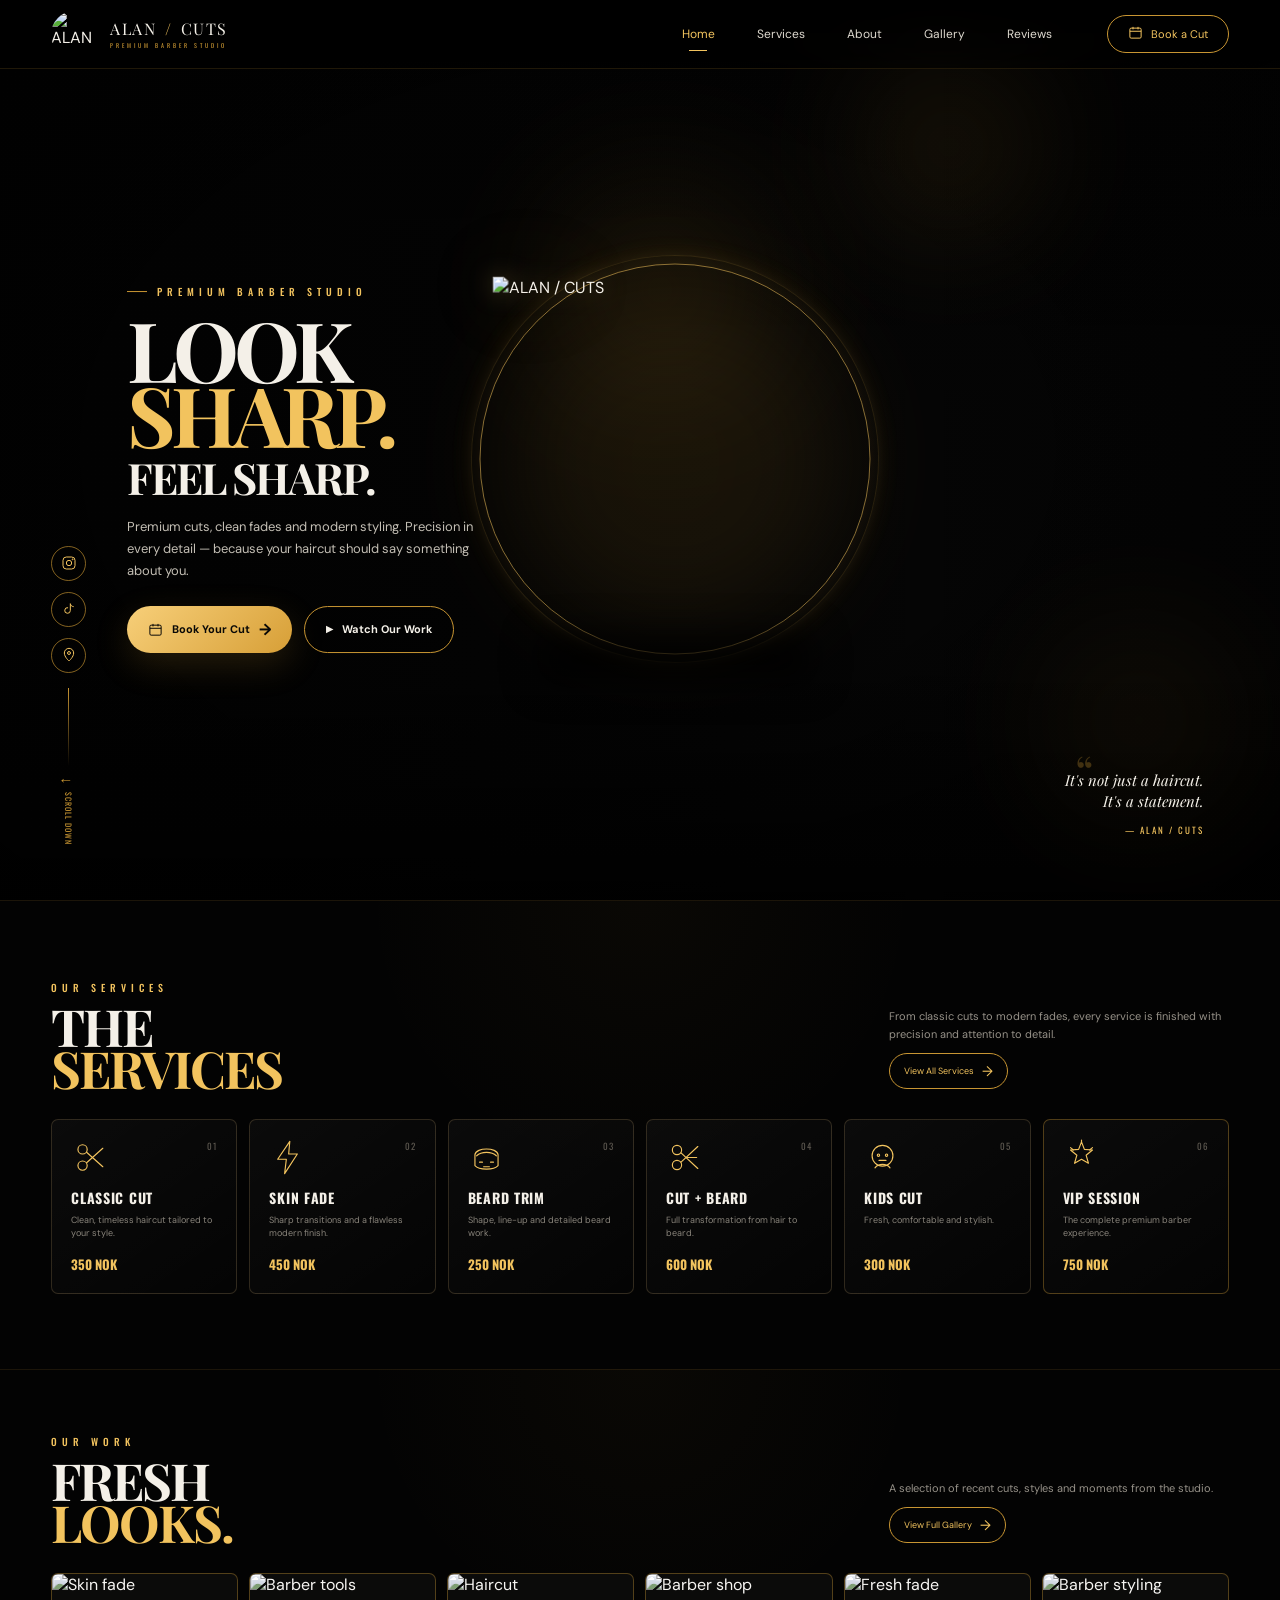
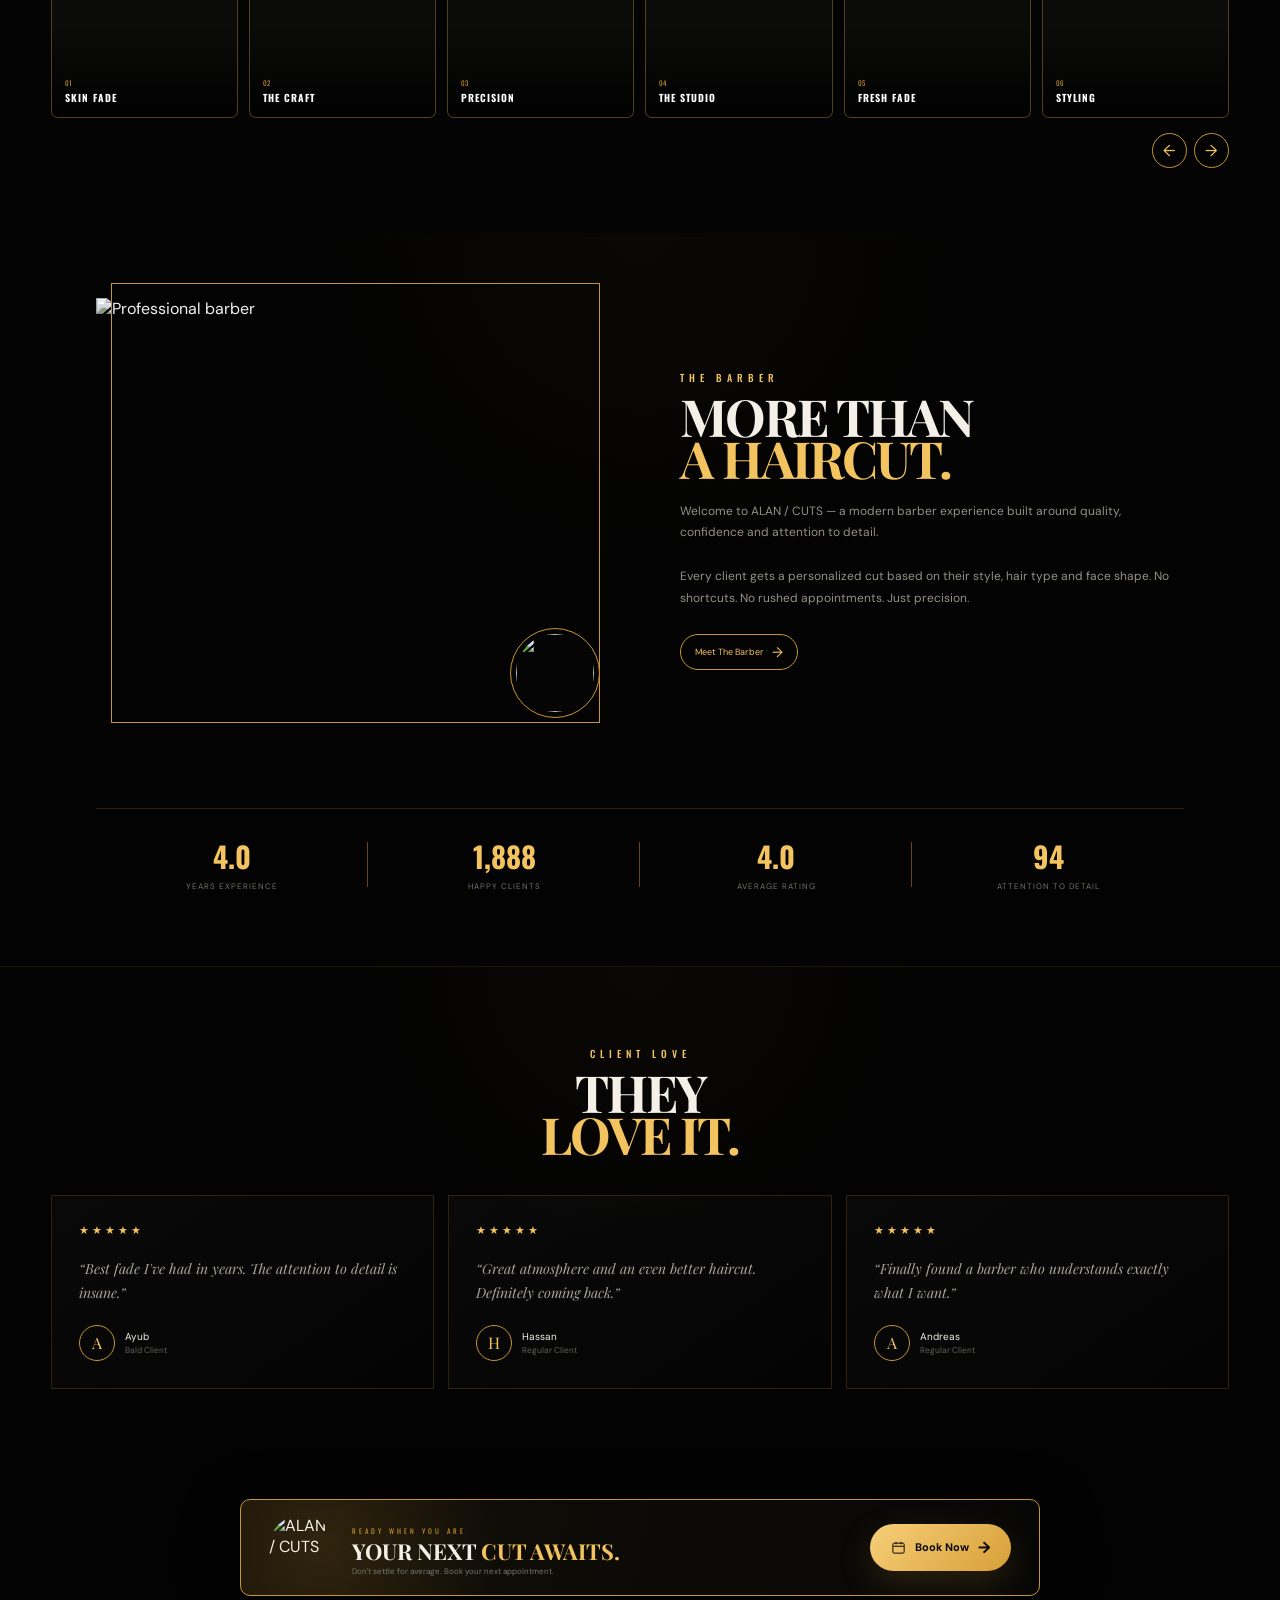
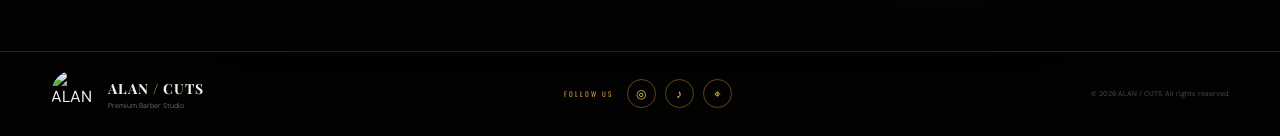
==== index.html @ e00f93c4 "Add files via upload" ====
<!DOCTYPE html>
<html lang="en">
<head>
    <meta charset="UTF-8">

    <meta
        name="viewport"
        content="width=device-width, initial-scale=1.0"
    >

    <title>ALAN / CUTS — Premium Barber Studio</title>
        <link rel="icon" type="image/png" href="./assets/logo.png?v=2">

    <meta
        name="description"
        content="ALAN / CUTS — Premium barber studio. Sharp cuts, fades and modern styling."
    >

    

    <link rel="preconnect" href="https://fonts.googleapis.com">
    <link rel="preconnect" href="https://fonts.gstatic.com" crossorigin>

    <link
        href="https://fonts.googleapis.com/css2?family=DM+Sans:wght@400;500;600;700&family=Oswald:wght@400;500;600;700&family=Playfair+Display:ital,wght@0,400;0,500;0,600;0,700;1,500;1,600&display=swap"
        rel="stylesheet"
    >

    <link rel="stylesheet" href="style.css">
</head>

<body>

<!-- ======================================================
     LOADER
====================================================== -->

<div class="loader" id="loader">

    <div class="loader-logo">
        <img src="assets/logo.png" alt="ALAN / CUTS">
    </div>

    <div class="loader-line">
        <span></span>
    </div>

    <p>ALAN / CUTS</p>

</div>


<!-- ======================================================
     NAVIGATION
====================================================== -->

<header class="header" id="header">

    <div class="nav-container">

        <a href="#home" class="brand">

            <img
                src="assets/logo.png"
                alt="ALAN / CUTS"
            >

            <div class="brand-name">
                ALAN <span>/</span> CUTS
                <small>PREMIUM BARBER STUDIO</small>
            </div>

        </a>


        <nav class="navigation" id="navigation">

            <a class="active" href="#home">Home</a>
            <a href="#services">Services</a>
            <a href="#about">About</a>
            <a href="#gallery">Gallery</a>
            <a href="#reviews">Reviews</a>

        </nav>


        <a href="#booking" class="book-button">

            <span class="calendar-icon">
                <svg viewBox="0 0 24 24">
                    <rect x="3" y="5" width="18" height="16" rx="2"/>
                    <path d="M8 3v4M16 3v4M3 10h18"/>
                </svg>
            </span>

            Book a Cut

        </a>


        <button
            class="menu-button"
            id="menuButton"
            aria-label="Open menu"
        >

            <span></span>
            <span></span>
            <span></span>

        </button>

    </div>

</header>


<!-- ======================================================
     HERO
====================================================== -->

<main>

<section class="hero" id="home">

    <div class="hero-image"></div>

    <div class="hero-dark"></div>

    <div class="hero-vignette"></div>


    <!-- Ambient gold lights -->

    <div class="light light-1"></div>
    <div class="light light-2"></div>
    <div class="light light-3"></div>


    <div class="hero-container">


        <!-- LEFT SOCIAL BAR -->

        <aside class="social-bar">

            <a href="#" aria-label="Instagram">

                <svg viewBox="0 0 24 24">
                    <rect x="3" y="3" width="18" height="18" rx="5"/>
                    <circle cx="12" cy="12" r="4"/>
                    <circle cx="17.5" cy="6.5" r=".7"/>
                </svg>

            </a>


            <a href="#" aria-label="TikTok">

                <svg viewBox="0 0 24 24">
                    <path d="M14 4v10.2a4.2 4.2 0 1 1-3.4-4.1"/>
                    <path d="M14 4c.5 2.7 2.1 4.2 5 4.5"/>
                </svg>

            </a>


            <a href="#" aria-label="Location">

                <svg viewBox="0 0 24 24">
                    <path d="M12 21s7-6.1 7-12a7 7 0 1 0-14 0c0 5.9 7 12 7 12z"/>
                    <circle cx="12" cy="9" r="2.2"/>
                </svg>

            </a>


            <div class="social-line"></div>


            <div class="scroll-label">
                <span>↓</span>
                SCROLL DOWN
            </div>

        </aside>


        <!-- HERO TEXT -->

        <div class="hero-copy">

            <div class="eyebrow">
                <span></span>
                Premium Barber Studio
            </div>


            <h1>
                LOOK
                <em>SHARP.</em>
                <small>FEEL SHARP.</small>
            </h1>


            <p class="hero-description">

                Premium cuts, clean fades and modern styling.
                Precision in every detail — because your haircut
                should say something about you.

            </p>


            <div class="hero-actions">

                <a href="#booking" class="primary-button">

                    <svg viewBox="0 0 24 24">
                        <rect x="3" y="5" width="18" height="16" rx="2"/>
                        <path d="M8 3v4M16 3v4M3 10h18"/>
                    </svg>

                    Book Your Cut

                    <span>→</span>

                </a>


                <a href="#gallery" class="secondary-button">

                    <span class="play-icon">▶</span>

                    Watch Our Work

                </a>

            </div>

        </div>


        <!-- CENTER LOGO -->

        <div class="hero-emblem">

            <div class="emblem-orbit orbit-1"></div>
            <div class="emblem-orbit orbit-2"></div>

            <div class="emblem-glow"></div>

            <img
                src="assets/logo.png"
                alt="ALAN / CUTS"
            >

            <div class="emblem-shadow"></div>

        </div>


        <!-- QUOTE -->

        <div class="hero-quote">

            <div class="quote-mark">“</div>

            <p>
                It's not just a haircut.<br>
                It's a statement.
            </p>

            <span>— ALAN / CUTS</span>

        </div>

    </div>

</section>


<!-- ======================================================
     SERVICES
====================================================== -->

<section class="services section" id="services">

    <div class="section-container">


        <div class="section-heading">

            <div class="heading-left">

                <span class="section-eyebrow">
                    Our Services
                </span>

                <h2>
                    THE
                    <strong>SERVICES</strong>
                </h2>

            </div>


            <div class="heading-description">

                <p>
                    From classic cuts to modern fades,
                    every service is finished with precision
                    and attention to detail.
                </p>

                <a href="#booking" class="outline-small">
                    View All Services
                    <span>→</span>
                </a>

            </div>

        </div>


        <div class="services-grid">


            <!-- SERVICE 1 -->

            <article class="service-card">

                <div class="service-top">

                    <div class="service-icon scissors">

                        <svg viewBox="0 0 64 64">
                            <circle cx="20" cy="18" r="8"/>
                            <circle cx="20" cy="46" r="8"/>
                            <path d="M27 23l28 25M27 41L55 16"/>
                        </svg>

                    </div>

                    <span>01</span>

                </div>

                <h3>CLASSIC CUT</h3>

                <p>
                    Clean, timeless haircut tailored
                    to your style.
                </p>

                <strong>350 NOK</strong>

            </article>


            <!-- SERVICE 2 -->

            <article class="service-card">

                <div class="service-top">

                    <div class="service-icon">

                        <svg viewBox="0 0 64 64">
                            <path d="M36 4L15 35h15l-3 25 22-34H34z"/>
                        </svg>

                    </div>

                    <span>02</span>

                </div>

                <h3>SKIN FADE</h3>

                <p>
                    Sharp transitions and a flawless
                    modern finish.
                </p>

                <strong>450 NOK</strong>

            </article>


            <!-- SERVICE 3 -->

            <article class="service-card">

                <div class="service-top">

                    <div class="service-icon">

                        <svg viewBox="0 0 64 64">
                            <path d="M12 27c2-13 38-13 40 0v19c-7 8-33 8-40 0z"/>
                            <path d="M20 40h5M39 40h5"/>
                            <path d="M27 48h10"/>
                            <path d="M15 29c8-8 26-8 34 0"/>
                        </svg>

                    </div>

                    <span>03</span>

                </div>

                <h3>BEARD TRIM</h3>

                <p>
                    Shape, line-up and detailed beard work.
                </p>

                <strong>250 NOK</strong>

            </article>


            <!-- SERVICE 4 -->

            <article class="service-card">

                <div class="service-top">

                    <div class="service-icon">

                        <svg viewBox="0 0 64 64">
                            <circle cx="19" cy="19" r="8"/>
                            <circle cx="19" cy="45" r="8"/>
                            <path d="M26 24l29 27M26 40L55 13"/>
                            <path d="M36 32h17"/>
                        </svg>

                    </div>

                    <span>04</span>

                </div>

                <h3>CUT + BEARD</h3>

                <p>
                    Full transformation from hair to beard.
                </p>

                <strong>600 NOK</strong>

            </article>


            <!-- SERVICE 5 -->

            <article class="service-card">

                <div class="service-top">

                    <div class="service-icon">

                        <svg viewBox="0 0 64 64">
                            <circle cx="32" cy="29" r="18"/>
                            <path d="M19 50c6-8 20-8 26 0"/>
                            <circle cx="25" cy="28" r="2"/>
                            <circle cx="39" cy="28" r="2"/>
                            <path d="M26 37h12"/>
                        </svg>

                    </div>

                    <span>05</span>

                </div>

                <h3>KIDS CUT</h3>

                <p>
                    Fresh, comfortable and stylish.
                </p>

                <strong>300 NOK</strong>

            </article>


            <!-- SERVICE 6 -->

            <article class="service-card featured">

                <div class="service-top">

                    <div class="service-icon">

                        <svg viewBox="0 0 64 64">
                            <path d="M32 5l5 13 14 1-11 9 4 14-12-7-12 7 4-14-11-9 14-1z"/>
                            <path d="M32 5v-3M18 19l-5-4M46 19l5-4"/>
                        </svg>

                    </div>

                    <span>06</span>

                </div>

                <h3>VIP SESSION</h3>

                <p>
                    The complete premium barber experience.
                </p>

                <strong>750 NOK</strong>

            </article>

        </div>

    </div>

</section>


<!-- ======================================================
     GALLERY
====================================================== -->

<section class="gallery section" id="gallery">

    <div class="section-container">


        <div class="section-heading gallery-heading">

            <div class="heading-left">

                <span class="section-eyebrow">
                    Our Work
                </span>

                <h2>
                    FRESH
                    <strong>LOOKS.</strong>
                </h2>

            </div>


            <div class="heading-description">

                <p>
                    A selection of recent cuts,
                    styles and moments from the studio.
                </p>

                <a href="#booking" class="outline-small">
                    View Full Gallery
                    <span>→</span>
                </a>

            </div>

        </div>


        <div class="gallery-track">

            <div class="gallery-card">

                <img src="https://encrypted-tbn0.gstatic.com/images?q=tbn:ANd9GcSjdTLPjmUF-gvK69ivp8LcPqXxm33cgndsiSRj_zIv-w&s=10" alt="Skin fade">

                <div class="gallery-overlay">
                    <span>01</span>
                    <strong>SKIN FADE</strong>
                </div>

            </div>


            <div class="gallery-card">

                <img src="https://encrypted-tbn0.gstatic.com/images?q=tbn:ANd9GcS2ULGyXo52jB0sKtjNqVQYtcdEh_CG9UsjjVviuBA08w&s=10" alt="Barber tools">

                <div class="gallery-overlay">
                    <span>02</span>
                    <strong>THE CRAFT</strong>
                </div>

            </div>


            <div class="gallery-card">

                <img src="https://encrypted-tbn0.gstatic.com/images?q=tbn:ANd9GcTfjYOfTDOnRKJ_KArzZbzQKzBWpyIMgMn4UBZEtpArTQ&s=10" alt="Haircut">

                <div class="gallery-overlay">
                    <span>03</span>
                    <strong>PRECISION</strong>
                </div>

            </div>


            <div class="gallery-card">

                <img src="https://encrypted-tbn0.gstatic.com/images?q=tbn:ANd9GcS_nYGwWxGw8VDMi_0vSdCq5o6_x7zRDdeoTMHhWs1aNA&s=10" alt="Barber shop">

                <div class="gallery-overlay">
                    <span>04</span>
                    <strong>THE STUDIO</strong>
                </div>

            </div>


            <div class="gallery-card">

                <img src="https://encrypted-tbn0.gstatic.com/images?q=tbn:ANd9GcQ9ScmabkZLHC5ffeqWpKlIO9E-sU7QvEfGBvX35zs9rA&s=10" alt="Fresh fade">

                <div class="gallery-overlay">
                    <span>05</span>
                    <strong>FRESH FADE</strong>
                </div>

            </div>


            <div class="gallery-card">

                <img src="https://encrypted-tbn0.gstatic.com/images?q=tbn:ANd9GcTkBMy00sXH3b5YAwVXS_zn3BRya6HDFWJdJz09OaDNVg&s=10" alt="Barber styling">

                <div class="gallery-overlay">
                    <span>06</span>
                    <strong>STYLING</strong>
                </div>

            </div>

        </div>


        <div class="gallery-controls">

            <button id="galleryPrev">←</button>
            <button id="galleryNext">→</button>

        </div>

    </div>

</section>


<!-- ======================================================
     ABOUT + STATS
====================================================== -->

<section class="about section" id="about">

    <div class="about-container">


        <div class="about-image">

            <img
                src="https://images.pexels.com/photos/19664892/pexels-photo-19664892.jpeg?cs=srgb&dl=pexels-kawerodriguess-19664892.jpg&fm=jpg"
                alt="Professional barber"
            >

            <div class="about-frame"></div>

            <div class="about-mini-logo">
                <img src="assets/logo.png" alt="">
            </div>

        </div>


        <div class="about-copy">

            <span class="section-eyebrow">
                The Barber
            </span>

            <h2>
                MORE THAN
                <strong>A HAIRCUT.</strong>
            </h2>

            <p>
                Welcome to ALAN / CUTS — a modern barber
                experience built around quality, confidence
                and attention to detail.
            </p>

            <p>
                Every client gets a personalized cut based
                on their style, hair type and face shape.
                No shortcuts. No rushed appointments.
                Just precision.
            </p>

            <a href="#booking" class="outline-small">
                Meet The Barber
                <span>→</span>
            </a>

        </div>

    </div>


    <div class="stats-container">

        <div class="stat">

            <strong data-number="5">0+</strong>

            <span>Years Experience</span>

        </div>


        <div class="stat">

            <strong data-number="2000">0+</strong>

            <span>Happy Clients</span>

        </div>


        <div class="stat">

            <strong data-number="5">0.0</strong>

            <span>Average Rating</span>

        </div>


        <div class="stat">

            <strong data-number="100">0%</strong>

            <span>Attention To Detail</span>

        </div>

    </div>

</section>


<!-- ======================================================
     REVIEWS
====================================================== -->

<section class="reviews section" id="reviews">

    <div class="section-container">

        <div class="reviews-title">

            <span class="section-eyebrow">
                Client Love
            </span>

            <h2>
                THEY
                <strong>LOVE IT.</strong>
            </h2>

        </div>


        <div class="review-grid">

            <article class="review">

                <div class="stars">
                    ★★★★★
                </div>

                <p>
                    “Best fade I've had in years.
                    The attention to detail is insane.”
                </p>

                <div class="review-person">

                    <div>A</div>

                    <span>
                        Ayub
                        <small>Bald Client</small>
                    </span>

                </div>

            </article>


            <article class="review">

                <div class="stars">
                    ★★★★★
                </div>

                <p>
                    “Great atmosphere and an even
                    better haircut. Definitely coming back.”
                </p>

                <div class="review-person">

                    <div>H</div>

                    <span>
                        Hassan
                        <small>Regular Client</small>
                    </span>

                </div>

            </article>


            <article class="review">

                <div class="stars">
                    ★★★★★
                </div>

                <p>
                    “Finally found a barber who understands
                    exactly what I want.”
                </p>

                <div class="review-person">

                    <div>A</div>

                    <span>
                        Andreas
                        <small>Regular Client</small>
                    </span>

                </div>

            </article>

        </div>

    </div>

</section>


<!-- ======================================================
     BOOKING CTA
====================================================== -->

<section class="booking" id="booking">

    <div class="booking-container">

        <div class="booking-logo">

            <img src="assets/logo.png" alt="ALAN / CUTS">

        </div>


        <div class="booking-content">

            <span>
                Ready when you are
            </span>

            <h2>
                YOUR NEXT
                <strong>CUT AWAITS.</strong>
            </h2>

            <p>
                Don't settle for average.
                Book your next appointment.
            </p>

        </div>


        <a href="#" class="primary-button">

            <svg viewBox="0 0 24 24">
                <rect x="3" y="5" width="18" height="16" rx="2"/>
                <path d="M8 3v4M16 3v4M3 10h18"/>
            </svg>

            Book Now

            <span>→</span>

        </a>

    </div>

</section>

</main>


<!-- ======================================================
     FOOTER
====================================================== -->

<footer>

    <div class="footer-container">


        <div class="footer-brand">

            <img src="assets/logo.png" alt="ALAN / CUTS">

            <div>
                <strong>
                    ALAN <span>/</span> CUTS
                </strong>

                <small>
                    Premium Barber Studio
                </small>
            </div>

        </div>


        <div class="footer-social">

            <span>FOLLOW US</span>

            <a href="#">◎</a>
            <a href="#">♪</a>
            <a href="#">⌖</a>

        </div>


        <p>
            © <span id="year"></span> ALAN / CUTS.
            All rights reserved.
        </p>

    </div>

</footer>


<script src="script.js"></script>

</body>
</html>
---- style.css ----
/* ==========================================================
   ALAN / CUTS — PURE PREMIER
========================================================== */

:root {
    --black: #030303;
    --black-2: #080807;
    --panel: #0c0c0b;

    --gold: #c89532;
    --gold-light: #f2c35e;
    --gold-bright: #ffd878;
    --gold-dark: #624719;

    --white: #f4f0e8;
    --gray: #969188;
    --gray-dark: #56534d;

    --border: rgba(200,149,50,.25);

    --serif: "Playfair Display", Georgia, serif;
    --display: "Oswald", sans-serif;
    --sans: "DM Sans", sans-serif;

    --max: 1380px;
}


/* ==========================================================
   RESET
========================================================== */

* {
    margin: 0;
    padding: 0;
    box-sizing: border-box;
}

html {
    scroll-behavior: smooth;
}

body {
    background: var(--black);
    color: var(--white);

    font-family: var(--sans);

    overflow-x: hidden;
}

body.loading {
    overflow: hidden;
}

img {
    display: block;
    max-width: 100%;
}

a {
    color: inherit;
    text-decoration: none;
}

button {
    font: inherit;
}

::selection {
    background: var(--gold);
    color: #000;
}


/* ==========================================================
   LOADER
========================================================== */

.loader {
    position: fixed;
    inset: 0;

    z-index: 9999;

    background:
        radial-gradient(
            circle at center,
            #14120e,
            #020202 60%
        );

    display: flex;
    flex-direction: column;

    align-items: center;
    justify-content: center;

    transition:
        opacity .8s ease,
        visibility .8s ease;
}

.loader.hide {
    opacity: 0;
    visibility: hidden;
}

.loader-logo {
    width: 120px;
    height: 120px;

    margin-bottom: 25px;

    animation:
        loaderPulse 2s infinite ease-in-out;
}

.loader-logo img {
    width: 100%;
    height: 100%;

    object-fit: contain;
}

.loader-line {
    width: 180px;
    height: 1px;

    background: #29251d;

    overflow: hidden;
}

.loader-line span {
    display: block;

    width: 0%;
    height: 100%;

    background: var(--gold-light);

    animation: loadingLine 1.8s ease forwards;
}

.loader p {
    margin-top: 15px;

    color: var(--gold-light);

    font-family: var(--display);

    font-size: 9px;

    letter-spacing: 5px;
}

@keyframes loadingLine {
    to {
        width: 100%;
    }
}

@keyframes loaderPulse {
    50% {
        transform: scale(1.04);
        filter: drop-shadow(
            0 0 25px rgba(242,195,94,.35)
        );
    }
}


/* ==========================================================
   HEADER
========================================================== */

.header {
    position: fixed;

    top: 0;
    left: 0;

    width: 100%;

    z-index: 500;

    border-bottom: 1px solid rgba(200,149,50,.16);

    background:
        linear-gradient(
            rgba(0,0,0,.88),
            rgba(0,0,0,.45)
        );

    backdrop-filter: blur(15px);

    transition: .4s ease;
}

.header.scrolled {
    background: rgba(3,3,3,.96);

    border-color: var(--border);
}

.nav-container {
    width: min(var(--max), 92%);

    height: 68px;

    margin: auto;

    display: flex;

    align-items: center;

    justify-content: space-between;
}


/* ==========================================================
   BRAND
========================================================== */

.brand {
    display: flex;

    align-items: center;

    gap: 12px;
}

.brand img {
    width: 47px;
    height: 47px;

    object-fit: contain;

    border-radius: 50%;
}

.brand-name {
    font-family: var(--serif);

    font-size: 16px;

    letter-spacing: 1.5px;
}

.brand-name span {
    color: var(--gold-light);

    margin: 0 3px;
}

.brand-name small {
    display: block;

    margin-top: 2px;

    color: var(--gold);

    font-family: var(--display);

    font-size: 6px;

    letter-spacing: 3px;
}


/* ==========================================================
   NAV
========================================================== */

.navigation {
    display: flex;

    gap: 42px;

    margin-left: auto;
    margin-right: 55px;
}

.navigation a {
    position: relative;

    color: #ddd8ce;

    font-size: 12px;

    transition: .3s;
}

.navigation a::after {
    content: "";

    position: absolute;

    left: 50%;
    bottom: -9px;

    width: 0;
    height: 1px;

    background: var(--gold-light);

    transform: translateX(-50%);

    transition: .3s;
}

.navigation a:hover,
.navigation a.active {
    color: var(--gold-light);
}

.navigation a:hover::after,
.navigation a.active::after {
    width: 18px;
}


/* ==========================================================
   BOOK BUTTON
========================================================== */

.book-button {
    display: flex;

    align-items: center;

    gap: 8px;

    border: 1px solid var(--gold);

    border-radius: 50px;

    padding: 9px 20px;

    color: var(--gold-light);

    font-size: 11px;

    white-space: nowrap;

    transition: .35s;
}

.book-button:hover {
    background: var(--gold-light);

    color: #000;

    box-shadow:
        0 0 25px rgba(242,195,94,.2);
}

.calendar-icon svg,
.primary-button svg {
    width: 15px;
    height: 15px;

    fill: none;

    stroke: currentColor;

    stroke-width: 1.6;
}


/* ==========================================================
   MOBILE MENU
========================================================== */

.menu-button {
    display: none;

    border: 0;

    background: transparent;

    width: 28px;

    cursor: pointer;
}

.menu-button span {
    display: block;

    width: 100%;
    height: 1px;

    background: var(--gold-light);

    margin: 6px 0;

    transition: .3s;
}


/* ==========================================================
   HERO
========================================================== */

.hero {
    position: relative;

    min-height: 720px;
    height: 100vh;

    max-height: 950px;

    overflow: hidden;

    background: #050505;
}


/* Background image */

.hero-image {
    position: absolute;
    inset: 0;

    background-image:
        url("assets/hero.jpg");

    background-position:
        center right;

    background-size:
        cover;

    filter:
        saturate(.75)
        contrast(1.08);

    transform: scale(1.04);
}


/* Cinematic layers */

.hero-dark {
    position: absolute;
    inset: 0;

    background:
        linear-gradient(
            90deg,
            #020202 0%,
            rgba(2,2,2,.97) 17%,
            rgba(2,2,2,.68) 37%,
            rgba(2,2,2,.08) 72%,
            rgba(2,2,2,.42) 100%
        );
}

.hero-vignette {
    position: absolute;
    inset: 0;

    background:
        radial-gradient(
            ellipse at center,
            transparent 30%,
            rgba(0,0,0,.55) 100%
        ),
        linear-gradient(
            0deg,
            rgba(0,0,0,.9),
            transparent 28%,
            rgba(0,0,0,.25)
        );
}


/* ==========================================================
   AMBIENT LIGHT
========================================================== */

.light {
    position: absolute;

    border-radius: 50%;

    background: var(--gold);

    filter: blur(70px);

    pointer-events: none;
}

.light-1 {
    width: 220px;
    height: 220px;

    left: 43%;
    top: 20%;

    opacity: .11;
}

.light-2 {
    width: 150px;
    height: 150px;

    right: 20%;
    top: 8%;

    opacity: .15;
}

.light-3 {
    width: 180px;
    height: 180px;

    right: 4%;
    bottom: 10%;

    opacity: .08;
}


/* ==========================================================
   HERO CONTAINER
========================================================== */

.hero-container {
    position: relative;

    width: min(var(--max), 92%);

    height: 100%;

    margin: auto;
}


/* ==========================================================
   SOCIAL BAR
========================================================== */

.social-bar {
    position: absolute;

    left: 0;
    bottom: 55px;

    z-index: 10;

    display: flex;
    flex-direction: column;

    align-items: center;

    gap: 11px;
}

.social-bar a {
    width: 35px;
    height: 35px;

    border: 1px solid rgba(200,149,50,.65);

    border-radius: 50%;

    display: grid;
    place-items: center;

    color: var(--gold-light);

    transition: .3s;
}

.social-bar a:hover {
    background: var(--gold-light);

    color: #000;

    transform: translateY(-3px);
}

.social-bar svg {
    width: 16px;
    height: 16px;

    fill: none;

    stroke: currentColor;

    stroke-width: 1.5;
}

.social-line {
    width: 1px;
    height: 78px;

    margin-top: 4px;

    background:
        linear-gradient(
            var(--gold),
            transparent
        );
}

.scroll-label {
    display: flex;

    align-items: center;

    gap: 7px;

    color: var(--gold);

    font-family: var(--display);

    font-size: 8px;

    letter-spacing: 1px;

    writing-mode: vertical-rl;
}

.scroll-label span {
    font-size: 15px;
}


/* ==========================================================
   HERO COPY
========================================================== */

.hero-copy {
    position: absolute;

    left: 76px;
    top: 50%;

    transform: translateY(-45%);

    z-index: 10;

    width: 390px;
}

.eyebrow,
.section-eyebrow {
    color: var(--gold-light);

    font-family: var(--display);

    text-transform: uppercase;

    letter-spacing: 5px;

    font-size: 10px;

    font-weight: 500;
}

.eyebrow {
    display: flex;

    align-items: center;

    gap: 10px;
}

.eyebrow span {
    width: 20px;
    height: 1px;

    background: var(--gold);
}

.hero-copy h1 {
    margin: 18px 0 21px;

    font-family: var(--serif);

    font-size: clamp(65px, 6.5vw, 100px);

    line-height: .78;

    letter-spacing: -5px;

    text-transform: uppercase;
}

.hero-copy h1 em {
    display: block;

    color: var(--gold-light);

    font-style: normal;
}

.hero-copy h1 small {
    display: block;

    margin-top: 14px;

    font-size: .52em;

    letter-spacing: -2px;
}

.hero-description {
    max-width: 350px;

    color: #c3beb4;

    font-size: 13px;

    line-height: 1.7;

    margin-bottom: 24px;
}


/* ==========================================================
   HERO BUTTONS
========================================================== */

.hero-actions {
    display: flex;

    gap: 12px;
}

.primary-button,
.secondary-button {
    display: inline-flex;

    align-items: center;
    justify-content: center;

    gap: 9px;

    border-radius: 50px;

    padding: 13px 21px;

    font-size: 11px;

    font-weight: 700;

    transition: .35s;
}

.primary-button {
    background:
        linear-gradient(
            135deg,
            #f7cf79,
            #d79f37
        );

    color: #090806;

    box-shadow:
        0 12px 35px rgba(200,149,50,.18);
}

.primary-button:hover {
    transform: translateY(-3px);

    box-shadow:
        0 16px 40px rgba(200,149,50,.3);
}

.primary-button > span {
    font-size: 16px;
}

.secondary-button {
    border: 1px solid var(--gold);

    color: var(--white);

    background: rgba(0,0,0,.28);
}

.secondary-button:hover {
    background: rgba(200,149,50,.1);

    color: var(--gold-light);
}

.play-icon {
    font-size: 9px;
}


/* ==========================================================
   HERO EMBLEM
========================================================== */

.hero-emblem {
    position: absolute;

    z-index: 7;

    width: min(425px, 38vw);
    aspect-ratio: 1;

    left: 53%;

    top: 51%;

    transform:
        translate(-50%, -50%);

    display: grid;

    place-items: center;
}

.hero-emblem img {
    position: relative;

    width: 86%;
    height: 86%;

    object-fit: contain;

    z-index: 5;

    filter:
        drop-shadow(0 0 12px rgba(242,195,94,.3))
        drop-shadow(0 0 50px rgba(200,149,50,.2));

    animation:
        emblemFloat 5s ease-in-out infinite;
}

.emblem-glow {
    position: absolute;

    inset: 10%;

    border-radius: 50%;

    background: var(--gold);

    filter: blur(55px);

    opacity: .1;

    animation:
        emblemGlow 4s ease-in-out infinite;
}

.emblem-orbit {
    position: absolute;

    border-radius: 50%;

    border: 1px solid rgba(242,195,94,.55);

    box-shadow:
        0 0 25px rgba(242,195,94,.08);

    pointer-events: none;
}

.orbit-1 {
    inset: 4%;
}

.orbit-2 {
    inset: 0;

    border-color: rgba(242,195,94,.12);

    transform: rotate(18deg) scale(.96);
}

.emblem-shadow {
    position: absolute;

    width: 65%;
    height: 12%;

    bottom: -3%;

    background: #000;

    filter: blur(18px);

    opacity: .8;
}

@keyframes emblemFloat {
    0%, 100% {
        transform: translateY(0);
    }

    50% {
        transform: translateY(-7px);
    }
}

@keyframes emblemGlow {
    50% {
        opacity: .18;
        transform: scale(1.08);
    }
}


/* ==========================================================
   QUOTE
========================================================== */

.hero-quote {
    position: absolute;

    z-index: 10;

    right: 25px;
    bottom: 63px;

    text-align: right;
}

.quote-mark {
    position: absolute;

    right: 110px;
    top: -30px;

    color: var(--gold);

    opacity: .3;

    font-family: var(--serif);

    font-size: 45px;
}

.hero-quote p {
    font-family: var(--serif);

    font-style: italic;

    font-size: 15px;

    line-height: 1.45;
}

.hero-quote span {
    display: block;

    color: var(--gold-light);

    font-family: var(--display);

    font-size: 9px;

    letter-spacing: 2px;

    margin-top: 10px;
}


/* ==========================================================
   SECTIONS
========================================================== */

.section {
    position: relative;

    padding: 75px 0;

    background:
        radial-gradient(
            circle at 50% 0%,
            rgba(200,149,50,.035),
            transparent 35%
        ),
        var(--black);
}

.section-container {
    width: min(var(--max), 92%);

    margin: auto;
}


/* ==========================================================
   SECTION HEADING
========================================================== */

.section-heading {
    display: flex;

    align-items: flex-end;

    justify-content: space-between;

    gap: 40px;

    margin-bottom: 30px;
}

.heading-left h2,
.about-copy h2,
.reviews-title h2 {
    margin-top: 8px;

    font-family: var(--serif);

    font-size: clamp(43px, 4vw, 62px);

    line-height: .82;

    letter-spacing: -2px;
}

.heading-left h2 strong,
.about-copy h2 strong,
.reviews-title h2 strong {
    display: block;

    color: var(--gold-light);
}

.heading-description {
    width: 340px;
}

.heading-description p {
    color: var(--gray);

    font-size: 11px;

    line-height: 1.65;

    margin-bottom: 10px;
}

.outline-small {
    display: inline-flex;

    align-items: center;

    gap: 8px;

    padding: 8px 14px;

    border: 1px solid var(--gold);

    border-radius: 30px;

    color: var(--gold-light);

    font-size: 9px;

    transition: .3s;
}

.outline-small span {
    font-size: 14px;
}

.outline-small:hover {
    background: var(--gold);

    color: #000;
}


/* ==========================================================
   SERVICES
========================================================== */

.services {
    border-top: 1px solid rgba(200,149,50,.12);
    border-bottom: 1px solid rgba(200,149,50,.12);
}

.services-grid {
    display: grid;

    grid-template-columns:
        repeat(6, 1fr);

    gap: 12px;
}

.service-card {
    position: relative;

    min-height: 160px;

    padding: 19px;

    overflow: hidden;

    border: 1px solid rgba(180,150,100,.24);

    border-radius: 7px;

    background:
        linear-gradient(
            145deg,
            rgba(255,255,255,.035),
            rgba(255,255,255,.006)
        );

    transition:
        transform .4s,
        border-color .4s,
        background .4s;
}

.service-card::before {
    content: "";

    position: absolute;

    width: 90px;
    height: 90px;

    top: -50px;
    right: -30px;

    border-radius: 50%;

    background: var(--gold);

    filter: blur(35px);

    opacity: 0;

    transition: .4s;
}

.service-card:hover {
    transform: translateY(-6px);

    border-color: var(--gold);

    background:
        linear-gradient(
            145deg,
            rgba(200,149,50,.08),
            rgba(255,255,255,.01)
        );
}

.service-card:hover::before {
    opacity: .2;
}

.service-card.featured {
    border-color: rgba(200,149,50,.38);
}

.service-top {
    display: flex;

    justify-content: space-between;

    align-items: flex-start;
}

.service-top > span {
    color: #5c574f;

    font-family: var(--display);

    font-size: 9px;

    letter-spacing: 1px;
}

.service-icon {
    width: 37px;
    height: 37px;

    display: grid;
    place-items: center;

    color: var(--gold-light);
}

.service-icon svg {
    width: 100%;
    height: 100%;

    fill: none;

    stroke: currentColor;

    stroke-width: 2;

    stroke-linecap: round;

    stroke-linejoin: round;
}

.service-card h3 {
    margin-top: 11px;

    font-family: var(--display);

    font-size: 14px;

    letter-spacing: .7px;
}

.service-card p {
    min-height: 32px;

    margin-top: 6px;

    color: #89847b;

    font-size: 9px;

    line-height: 1.45;
}

.service-card > strong {
    display: block;

    margin-top: 8px;

    color: var(--gold-light);

    font-family: var(--display);

    font-size: 13px;
}


/* ==========================================================
   GALLERY
========================================================== */

.gallery {
    padding-top: 60px;
    padding-bottom: 65px;
}

.gallery-track {
    display: flex;

    gap: 11px;

    overflow: hidden;
}

.gallery-card {
    position: relative;

    flex: 0 0 calc((100% - 55px) / 6);

    height: 145px;

    overflow: hidden;

    border: 1px solid rgba(200,149,50,.38);

    border-radius: 7px;

    background: #0b0b0a;
}

.gallery-card img {
    width: 100%;
    height: 100%;

    object-fit: cover;

    filter:
        grayscale(.65)
        contrast(1.05);

    transition:
        transform .7s,
        filter .7s;
}

.gallery-card:hover img {
    transform: scale(1.1);

    filter:
        grayscale(0)
        contrast(1.1);
}

.gallery-card::after {
    content: "";

    position: absolute;

    inset: 0;

    background:
        linear-gradient(
            transparent 35%,
            rgba(0,0,0,.9)
        );
}

.gallery-overlay {
    position: absolute;

    z-index: 2;

    bottom: 12px;
    left: 13px;

    display: flex;
    flex-direction: column;

    gap: 2px;
}

.gallery-overlay span {
    color: var(--gold);

    font-family: var(--display);

    font-size: 7px;
}

.gallery-overlay strong {
    color: white;

    font-family: var(--display);

    font-size: 10px;

    letter-spacing: 1px;
}

.gallery-controls {
    display: flex;

    justify-content: flex-end;

    gap: 7px;

    margin-top: 15px;
}

.gallery-controls button {
    width: 35px;
    height: 35px;

    border-radius: 50%;

    border: 1px solid var(--gold);

    background: transparent;

    color: var(--gold-light);

    cursor: pointer;

    transition: .3s;
}

.gallery-controls button:hover {
    background: var(--gold);

    color: #000;
}


/* ==========================================================
   ABOUT
========================================================== */

.about {
    padding-top: 65px;
}

.about-container {
    width: min(1100px, 85%);

    margin: auto;

    display: grid;

    grid-template-columns: 1fr 1fr;

    gap: 80px;

    align-items: center;
}

.about-image {
    position: relative;

    height: 440px;
}

.about-image > img {
    position: relative;

    z-index: 2;

    width: 90%;
    height: 100%;

    object-fit: cover;

    filter: grayscale(.75);
}

.about-frame {
    position: absolute;

    z-index: 1;

    inset: -15px 0 15px 15px;

    border: 1px solid var(--gold);
}

.about-mini-logo {
    position: absolute;

    z-index: 4;

    right: 0;
    bottom: 20px;

    width: 90px;
    height: 90px;

    padding: 5px;

    border-radius: 50%;

    background: #050505;

    border: 1px solid var(--gold);
}

.about-mini-logo img {
    width: 100%;
    height: 100%;

    border-radius: 50%;
}

.about-copy p {
    max-width: 500px;

    color: var(--gray);

    font-size: 12px;

    line-height: 1.8;

    margin-top: 22px;
}

.about-copy .outline-small {
    margin-top: 25px;
}


/* ==========================================================
   STATS
========================================================== */

.stats-container {
    width: min(1100px, 85%);

    margin: 70px auto 0;

    padding-top: 25px;

    border-top: 1px solid rgba(200,149,50,.2);

    display: grid;

    grid-template-columns:
        repeat(4, 1fr);
}

.stat {
    position: relative;

    text-align: center;
}

.stat:not(:last-child)::after {
    content: "";

    position: absolute;

    right: 0;
    top: 8px;

    width: 1px;
    height: 45px;

    background: var(--gold-dark);
}

.stat strong {
    color: var(--gold-light);

    font-family: var(--display);

    font-size: 29px;
}

.stat span {
    display: block;

    margin-top: 4px;

    color: #77736b;

    font-size: 8px;

    text-transform: uppercase;

    letter-spacing: 1px;
}


/* ==========================================================
   REVIEWS
========================================================== */

.reviews {
    border-top: 1px solid rgba(200,149,50,.12);
}

.reviews-title {
    text-align: center;

    margin-bottom: 40px;
}

.review-grid {
    display: grid;

    grid-template-columns:
        repeat(3, 1fr);

    gap: 14px;
}

.review {
    padding: 27px;

    border: 1px solid rgba(200,149,50,.2);

    background:
        linear-gradient(
            145deg,
            rgba(255,255,255,.025),
            rgba(255,255,255,.005)
        );
}

.stars {
    color: var(--gold-light);

    letter-spacing: 3px;

    font-size: 11px;
}

.review > p {
    margin: 20px 0;

    color: #aaa59a;

    font-family: var(--serif);

    font-style: italic;

    font-size: 14px;

    line-height: 1.7;
}

.review-person {
    display: flex;

    align-items: center;

    gap: 10px;
}

.review-person > div {
    width: 36px;
    height: 36px;

    border: 1px solid var(--gold);

    border-radius: 50%;

    display: grid;
    place-items: center;

    color: var(--gold-light);

    font-family: var(--serif);
}

.review-person span {
    font-size: 10px;
}

.review-person small {
    display: block;

    color: #65615a;

    margin-top: 2px;
}


/* ==========================================================
   BOOKING
========================================================== */

.booking {
    padding: 35px 0 55px;

    background: var(--black);
}

.booking-container {
    width: min(800px, 88%);

    min-height: 90px;

    margin: auto;

    padding: 15px 28px;

    border: 1px solid var(--gold);

    border-radius: 10px;

    background:
        radial-gradient(
            circle at 10% 50%,
            rgba(200,149,50,.17),
            transparent 25%
        ),
        linear-gradient(
            100deg,
            rgba(200,149,50,.08),
            rgba(255,255,255,.015)
        );

    display: flex;

    align-items: center;

    gap: 18px;

    box-shadow:
        0 15px 60px rgba(0,0,0,.35);
}

.booking-logo {
    width: 65px;
    height: 65px;

    flex-shrink: 0;
}

.booking-logo img {
    width: 100%;
    height: 100%;

    border-radius: 50%;
}

.booking-content {
    flex: 1;
}

.booking-content > span {
    color: var(--gold);

    font-family: var(--display);

    font-size: 7px;

    text-transform: uppercase;

    letter-spacing: 3px;
}

.booking-content h2 {
    margin-top: 3px;

    font-family: var(--serif);

    font-size: 22px;

    line-height: .9;
}

.booking-content h2 strong {
    color: var(--gold-light);
}

.booking-content p {
    margin-top: 5px;

    color: #777;

    font-size: 8px;
}


/* ==========================================================
   FOOTER
========================================================== */

footer {
    padding: 18px 0;

    border-top: 1px solid rgba(200,149,50,.2);

    background: #020202;
}

.footer-container {
    width: min(var(--max), 92%);

    margin: auto;

    display: flex;

    align-items: center;

    justify-content: space-between;

    gap: 25px;
}

.footer-brand {
    display: flex;

    align-items: center;

    gap: 9px;
}

.footer-brand img {
    width: 48px;
    height: 48px;

    border-radius: 50%;
}

.footer-brand strong {
    font-family: var(--serif);

    font-size: 14px;

    letter-spacing: 1px;
}

.footer-brand strong span {
    color: var(--gold-light);
}

.footer-brand small {
    display: block;

    margin-top: 2px;

    color: #666;

    font-size: 7px;
}

.footer-social {
    display: flex;

    align-items: center;

    gap: 9px;
}

.footer-social > span {
    margin-right: 5px;

    color: var(--gold);

    font-family: var(--display);

    font-size: 7px;

    letter-spacing: 2px;
}

.footer-social a {
    width: 29px;
    height: 29px;

    display: grid;
    place-items: center;

    border: 1px solid var(--gold-dark);

    border-radius: 50%;

    color: var(--gold-light);

    font-size: 12px;

    transition: .3s;
}

.footer-social a:hover {
    background: var(--gold);

    color: #000;
}

.footer-container > p {
    color: #4d4a45;

    font-size: 7px;
}


/* ==========================================================
   REVEAL ANIMATIONS
========================================================== */

.reveal {
    opacity: 0;

    transform: translateY(25px);

    transition:
        opacity .8s ease,
        transform .8s ease;
}

.reveal.visible {
    opacity: 1;

    transform: translateY(0);
}


/* ==========================================================
   RESPONSIVE
========================================================== */

@media (max-width: 1100px) {

    .navigation {
        gap: 22px;

        margin-right: 25px;
    }

    .hero-copy {
        left: 55px;
    }

    .hero-emblem {
        left: 55%;
    }

    .services-grid {
        grid-template-columns:
            repeat(3, 1fr);
    }

    .service-card {
        min-height: 170px;
    }

    .gallery-card {
        flex-basis:
            calc((100% - 33px) / 4);
    }

}


/* ==========================================================
   TABLET
========================================================== */

@media (max-width: 800px) {

    .navigation,
    .book-button {
        display: none;
    }

    .menu-button {
        display: block;
    }

    .navigation.mobile {
        position: absolute;

        top: 68px;
        left: 0;

        display: flex;

        flex-direction: column;

        align-items: flex-start;

        gap: 0;

        width: 100%;

        padding: 10px 7% 20px;

        background: rgba(3,3,3,.98);

        border-bottom: 1px solid var(--gold-dark);
    }

    .navigation.mobile a {
        width: 100%;

        padding: 14px 0;
    }


    .hero {
        min-height: 850px;

        height: auto;
    }

    .hero-image {
        background-position: 65% center;
    }

    .hero-dark {
        background:
            linear-gradient(
                180deg,
                rgba(0,0,0,.75),
                rgba(0,0,0,.75)
            ),
            linear-gradient(
                90deg,
                rgba(0,0,0,.95),
                rgba(0,0,0,.35)
            );
    }

    .hero-copy {
        left: 0;
        top: auto;
        bottom: 75px;

        transform: none;

        width: 100%;

        padding-left: 45px;
    }

    .hero-emblem {
        width: 310px;

        left: 65%;
        top: 38%;
    }

    .hero-quote {
        display: none;
    }

    .social-bar {
        display: none;
    }

    .section-heading {
        align-items: flex-start;

        flex-direction: column;
    }

    .heading-description {
        width: 100%;
    }

    .services-grid {
        grid-template-columns:
            repeat(2, 1fr);
    }

    .gallery-card {
        flex-basis:
            calc((100% - 22px) / 3);
    }

    .about-container {
        grid-template-columns: 1fr;

        width: 88%;

        gap: 50px;
    }

    .stats-container {
        width: 88%;
    }

    .review-grid {
        grid-template-columns: 1fr;
    }

    .booking-container {
        flex-wrap: wrap;
    }

}


/* ==========================================================
   PHONE
========================================================== */

@media (max-width: 520px) {

    .nav-container {
        height: 62px;
    }

    .brand-name {
        font-size: 14px;
    }

    .brand-name small {
        display: none;
    }

    .brand img {
        width: 42px;
        height: 42px;
    }

    .hero {
        min-height: 800px;
    }

    .hero-emblem {
        width: 230px;

        left: 63%;
        top: 30%;
    }

    .hero-copy {
        bottom: 50px;

        padding-left: 22px;
        padding-right: 15px;
    }

    .hero-copy h1 {
        font-size: 57px;

        letter-spacing: -3px;
    }

    .hero-description {
        font-size: 11px;

        max-width: 320px;
    }

    .hero-actions {
        flex-direction: column;

        width: 205px;
    }

    .primary-button,
    .secondary-button {
        width: 100%;
    }

    .section {
        padding: 60px 0;
    }

    .section-heading {
        margin-bottom: 25px;
    }

    .services-grid {
        grid-template-columns: 1fr 1fr;

        gap: 8px;
    }

    .service-card {
        padding: 14px;

        min-height: 160px;
    }

    .service-card h3 {
        font-size: 12px;
    }

    .service-card p {
        font-size: 8px;
    }

    .service-card > strong {
        font-size: 11px;
    }

    .gallery-card {
        flex-basis:
            calc((100% - 11px) / 2);

        height: 135px;
    }

    .about-image {
        height: 330px;
    }

    .stats-container {
        grid-template-columns:
            repeat(2, 1fr);

        gap: 25px;
    }

    .stat:nth-child(2)::after {
        display: none;
    }

    .booking-container {
        padding: 20px;

        flex-direction: column;

        align-items: flex-start;
    }

    .booking-content h2 {
        font-size: 25px;
    }

    .booking-container .primary-button {
        width: 100%;
    }

    .footer-container {
        flex-direction: column;

        text-align: center;
    }

}
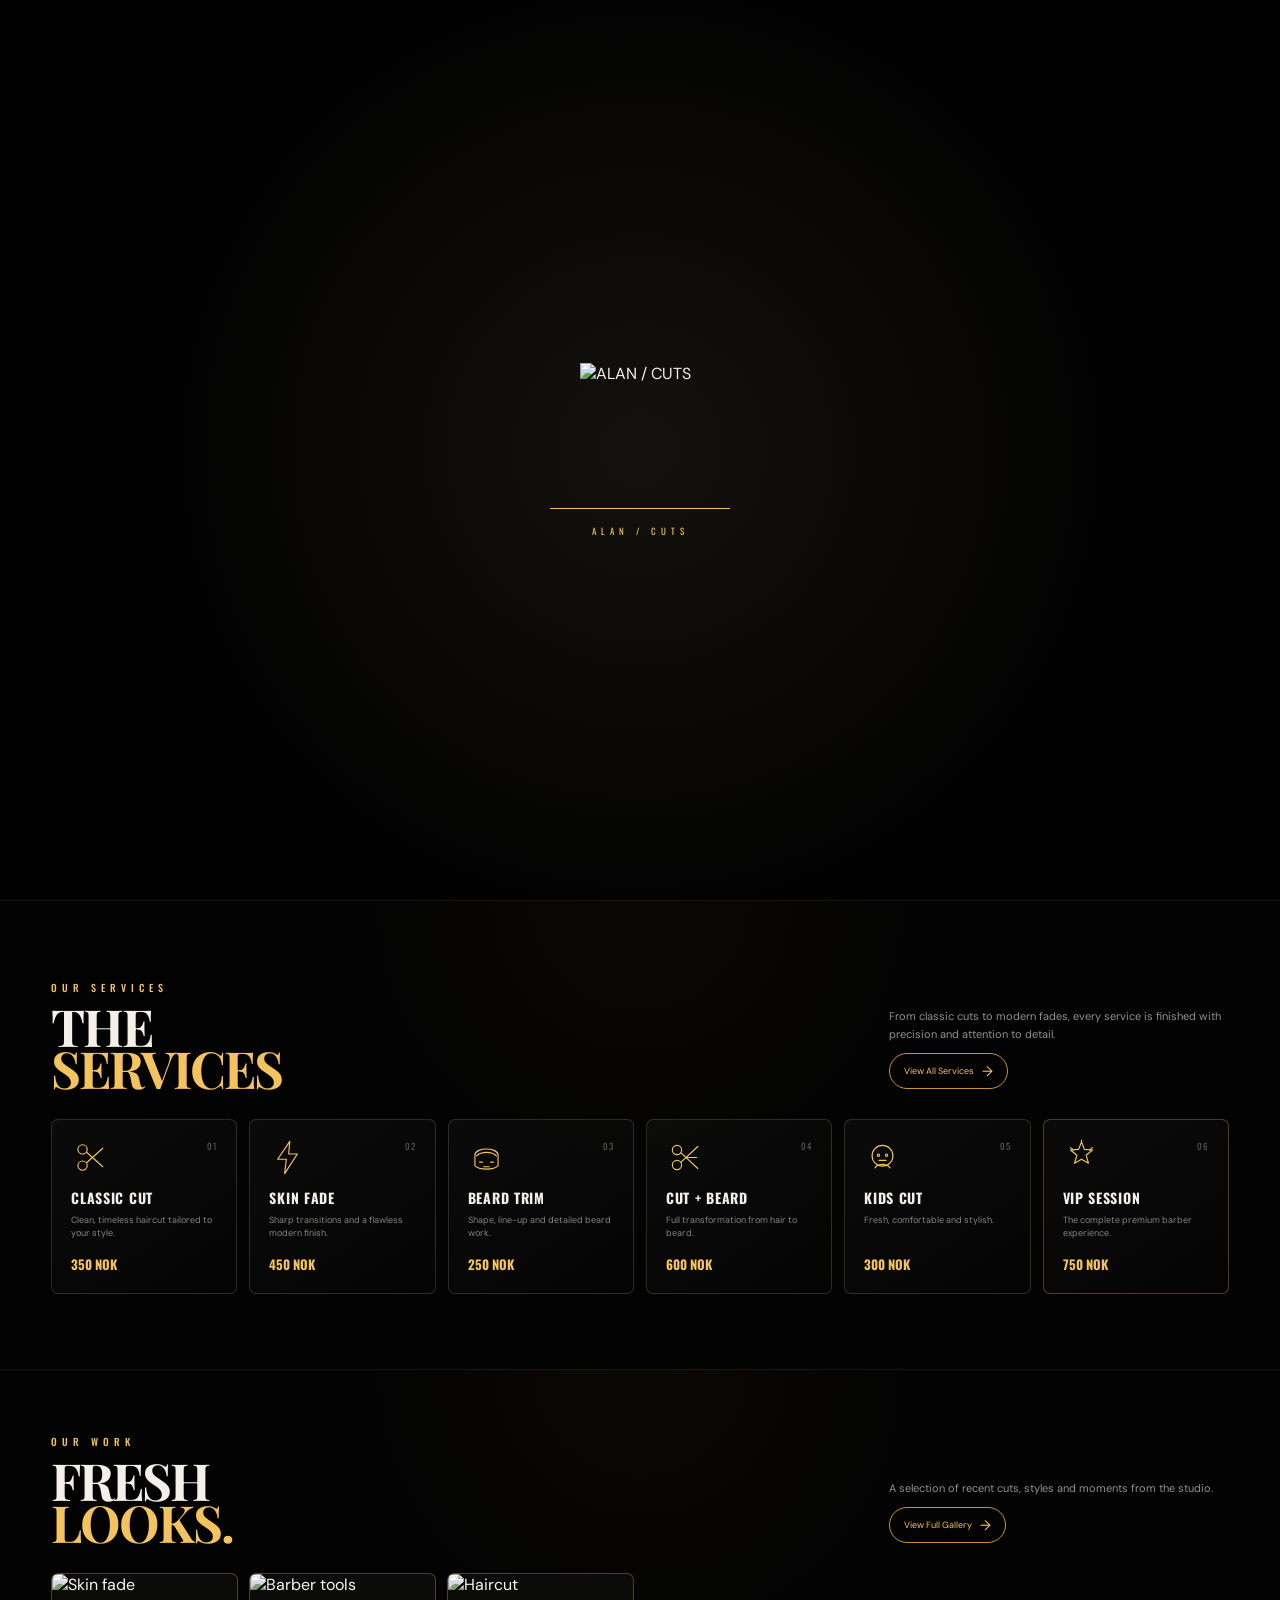
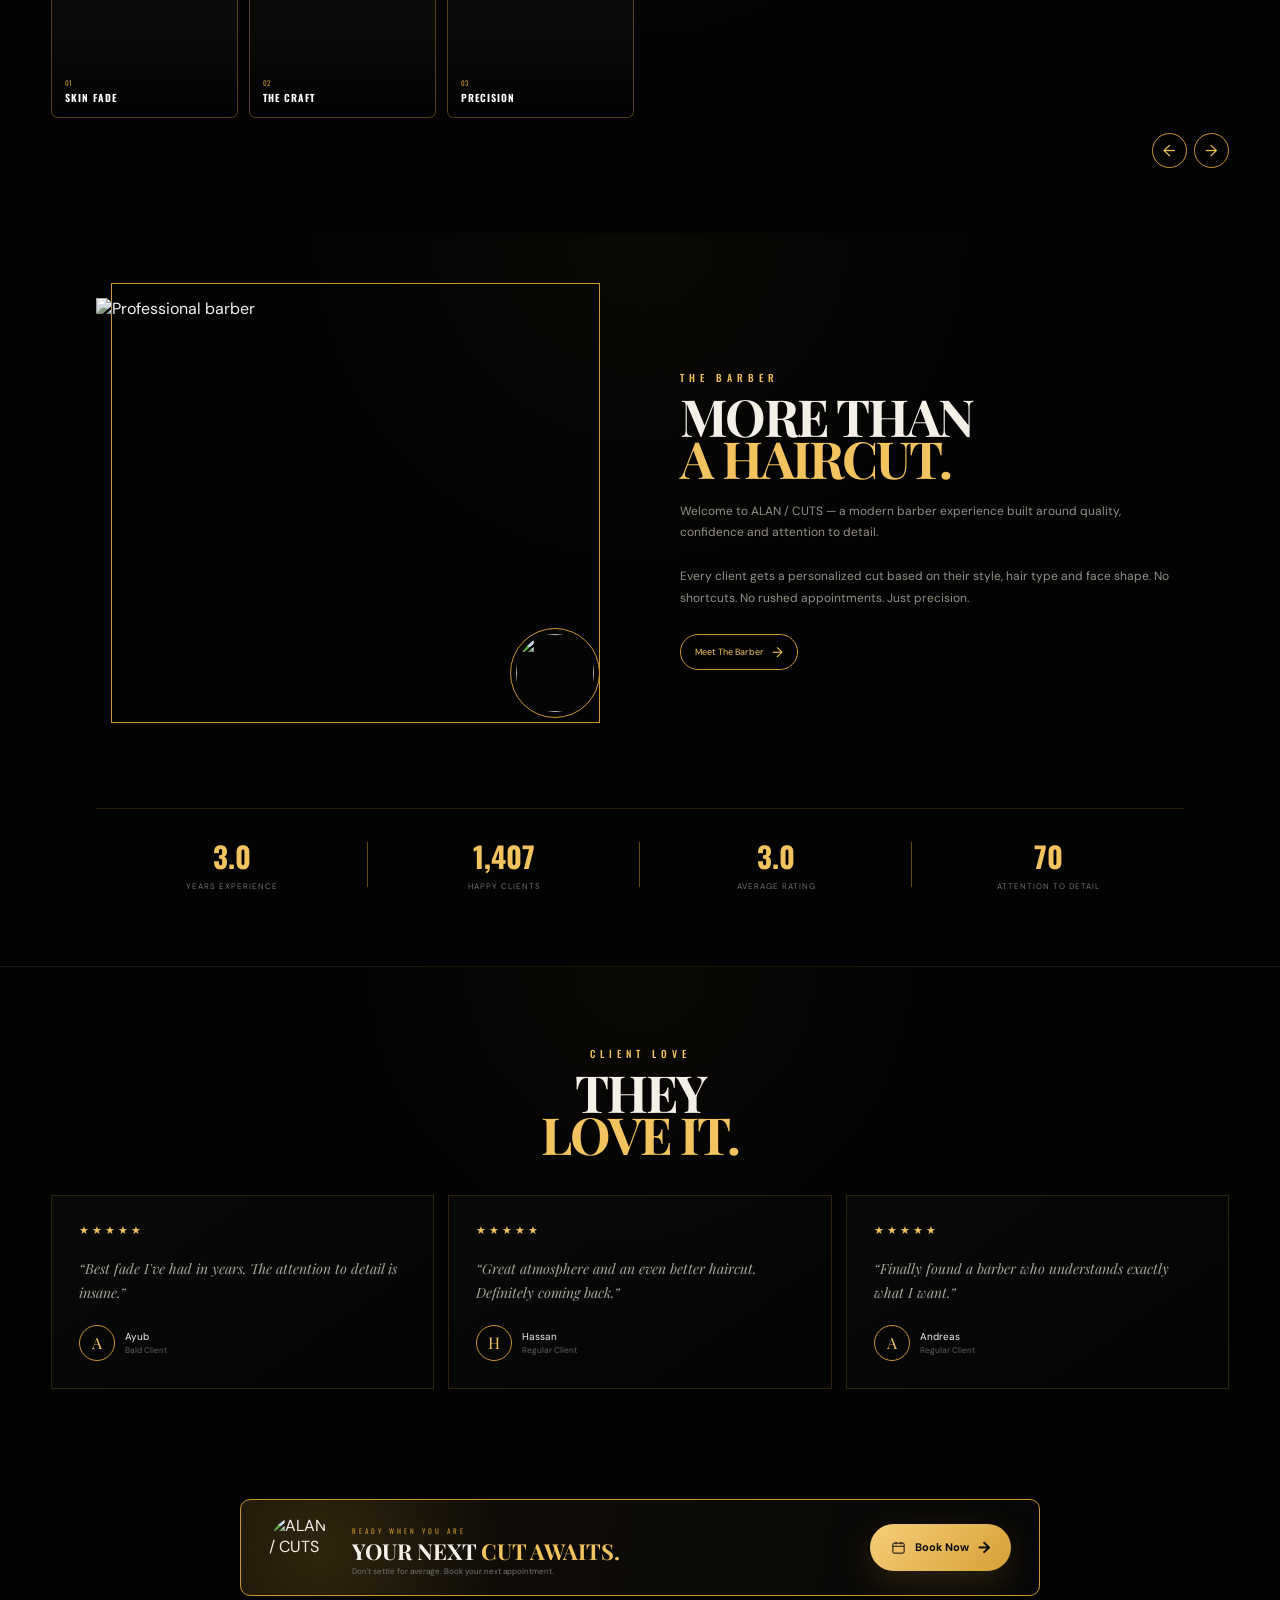
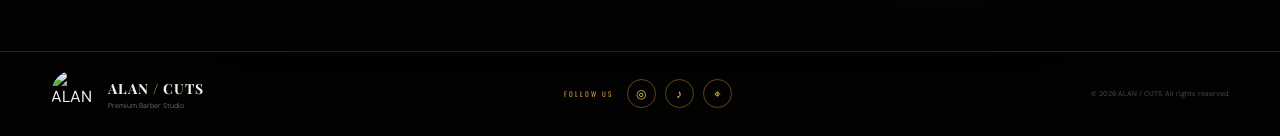
==== commit 3a29208e: "Update index.html" ====
--- a/index.html
+++ b/index.html
@@ -9,7 +9,7 @@
     >
 
     <title>ALAN / CUTS — Premium Barber Studio</title>
-        <link rel="icon" type="image/png" href="./assets/logo.png?v=2">
+        <link rel="icon" type="image/png" href="logo.png?v=2">
 
     <meta
         name="description"
@@ -961,4 +961,4 @@
 <script src="script.js"></script>
 
 </body>
-</html>+</html>
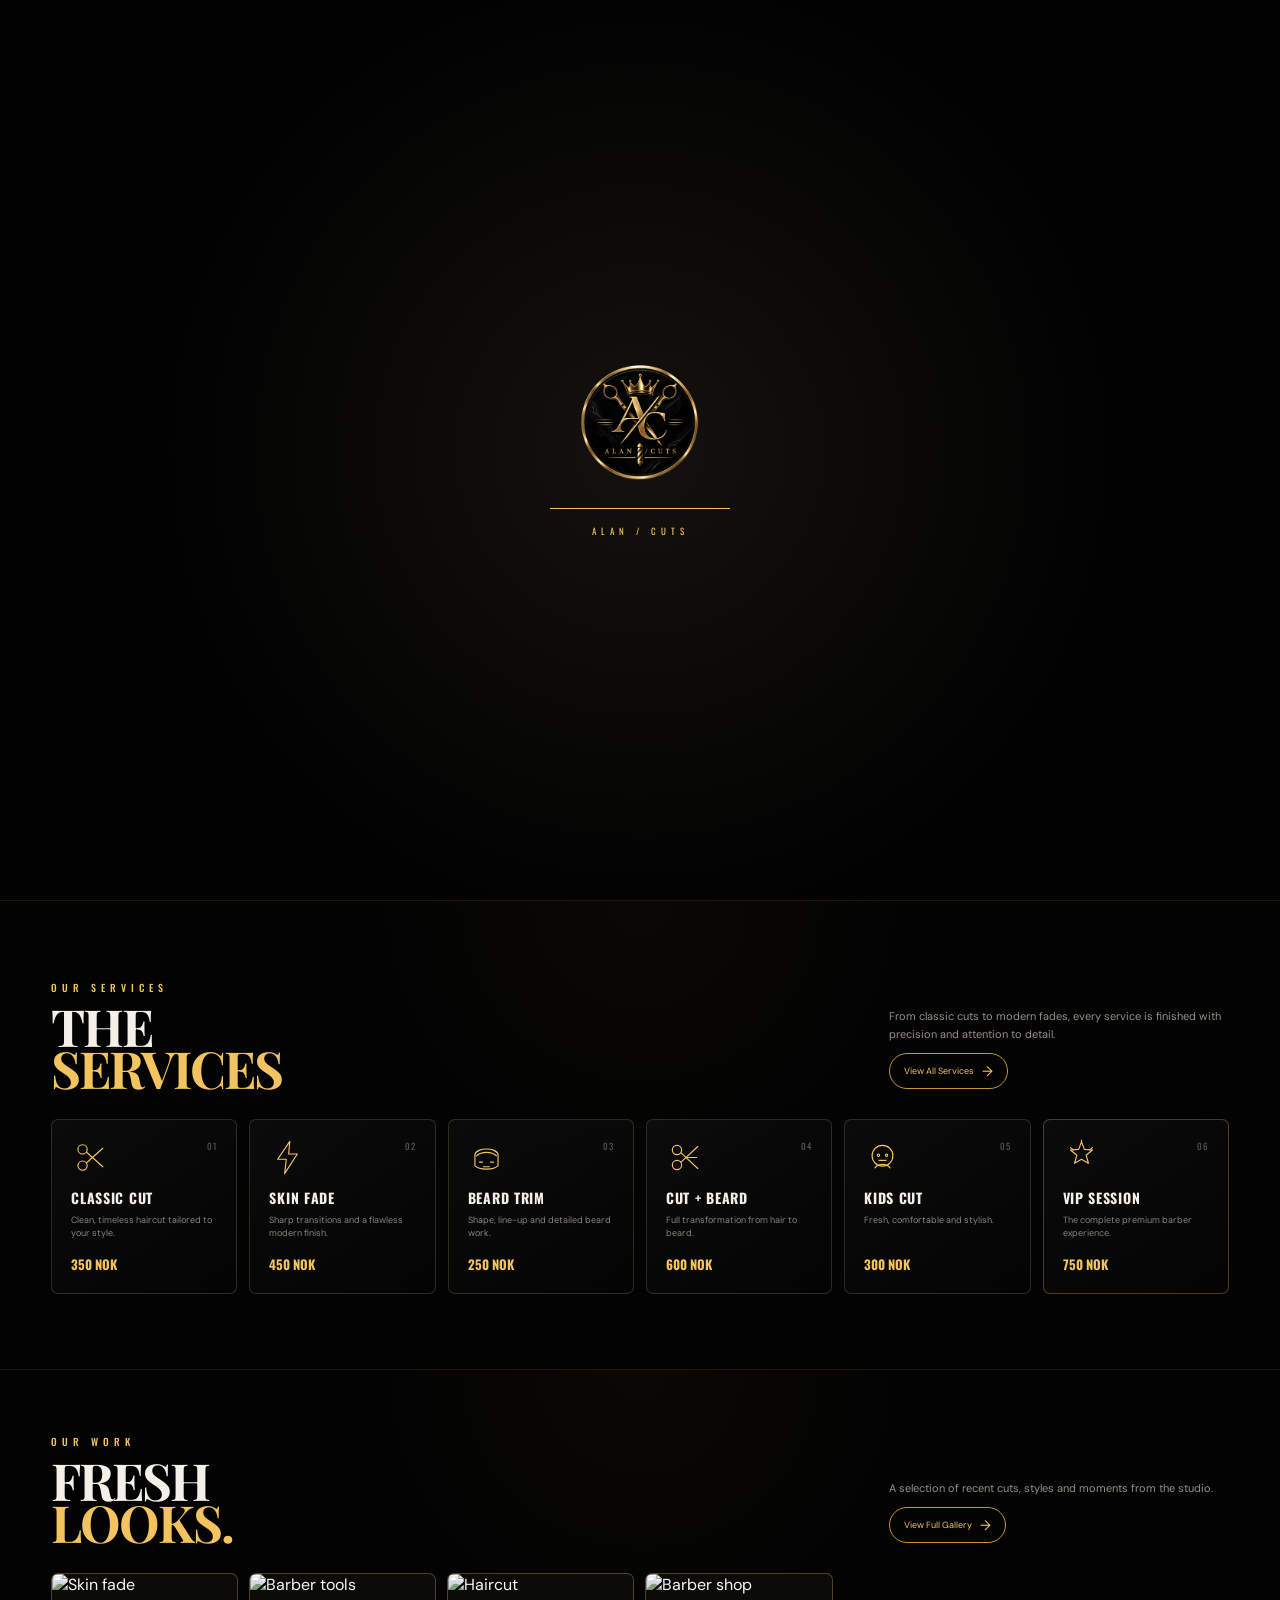
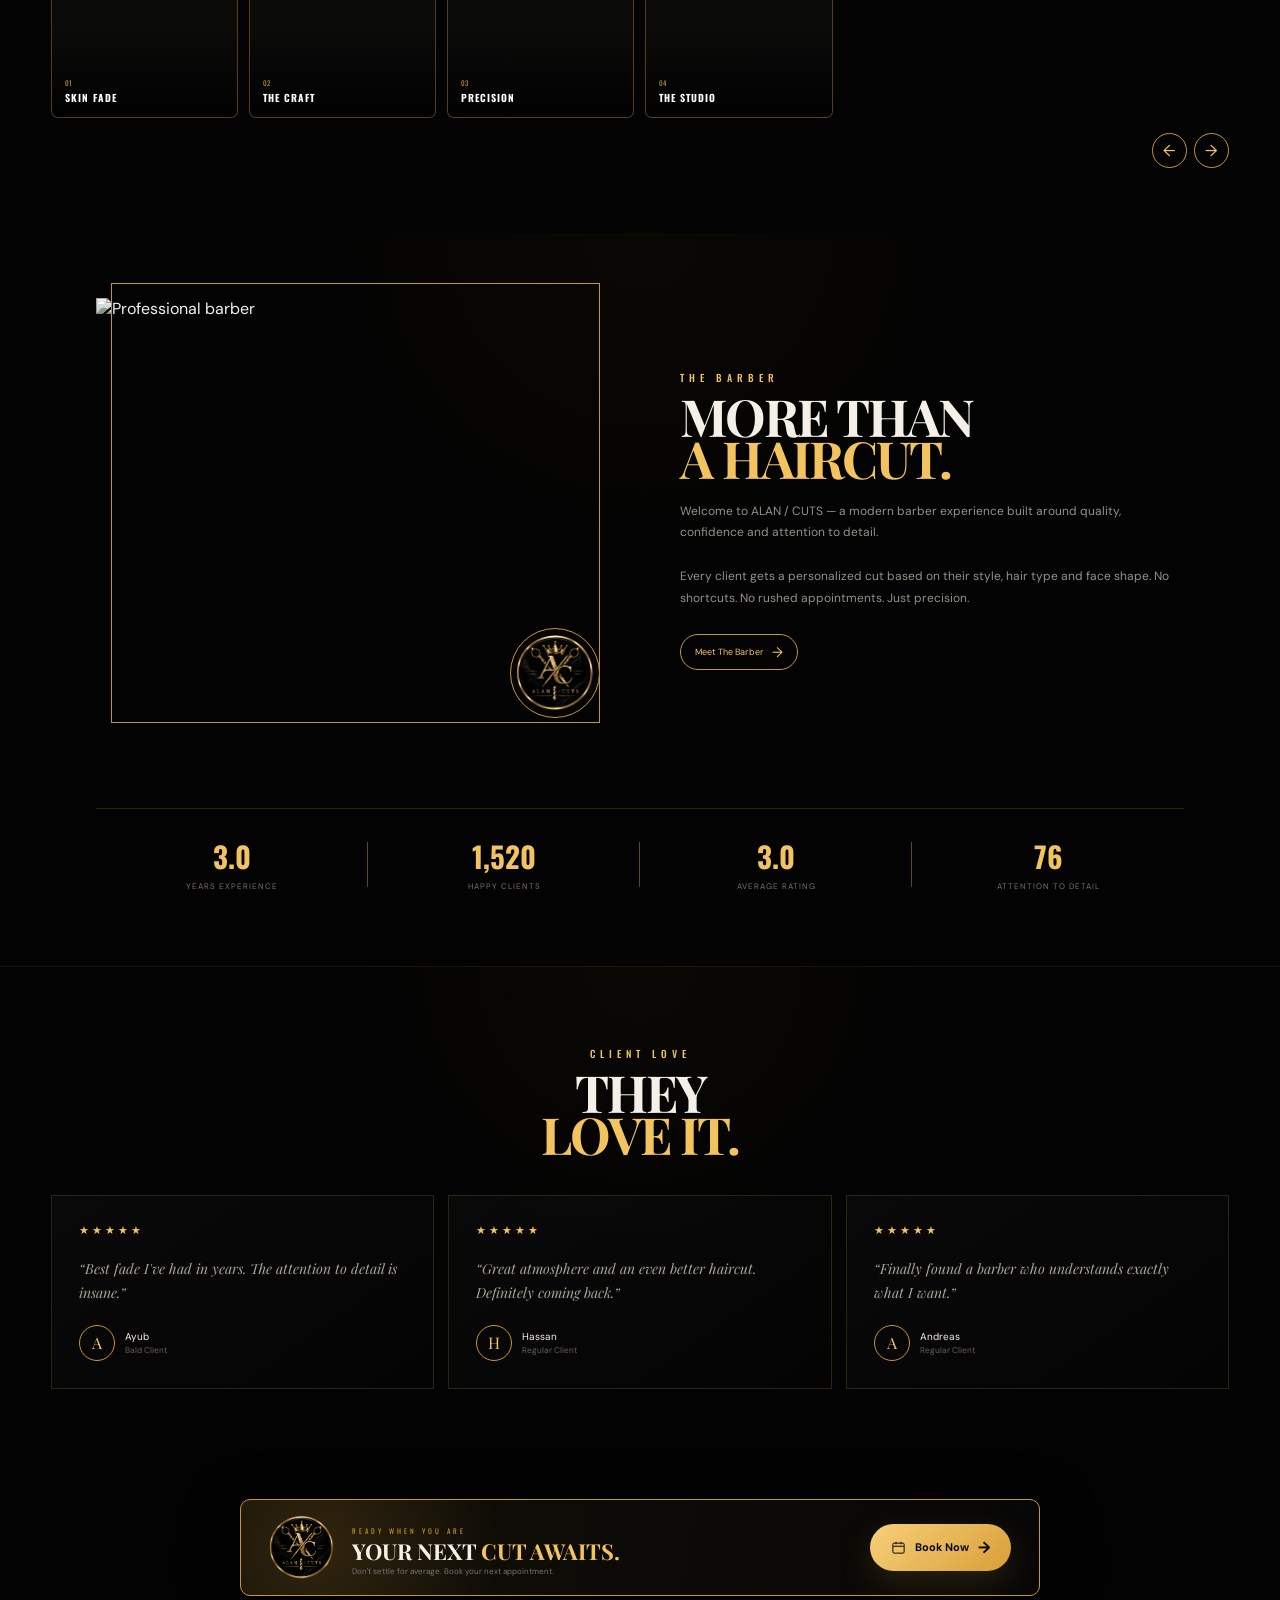
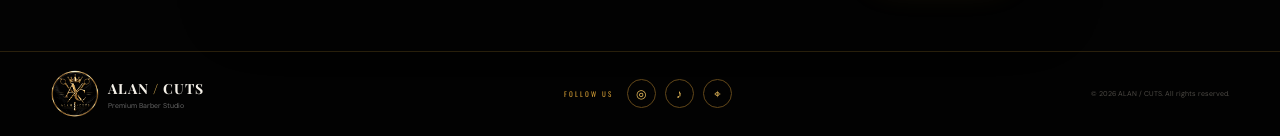
==== commit 8507ad41: "Update index.html" ====
--- a/index.html
+++ b/index.html
@@ -38,7 +38,7 @@
 <div class="loader" id="loader">
 
     <div class="loader-logo">
-        <img src="assets/logo.png" alt="ALAN / CUTS">
+        <img src="logo.png" alt="ALAN / CUTS">
     </div>
 
     <div class="loader-line">
@@ -61,7 +61,7 @@
         <a href="#home" class="brand">
 
             <img
-                src="assets/logo.png"
+                src="logo.png"
                 alt="ALAN / CUTS"
             >
 
@@ -251,7 +251,7 @@
             <div class="emblem-glow"></div>
 
             <img
-                src="assets/logo.png"
+                src="logo.png"
                 alt="ALAN / CUTS"
             >
 
@@ -670,7 +670,7 @@
             <div class="about-frame"></div>
 
             <div class="about-mini-logo">
-                <img src="assets/logo.png" alt="">
+                <img src="logo.png" alt="">
             </div>
 
         </div>
@@ -867,7 +867,7 @@
 
         <div class="booking-logo">
 
-            <img src="assets/logo.png" alt="ALAN / CUTS">
+            <img src="logo.png" alt="ALAN / CUTS">
 
         </div>
 
@@ -922,7 +922,7 @@
 
         <div class="footer-brand">
 
-            <img src="assets/logo.png" alt="ALAN / CUTS">
+            <img src="logo.png" alt="ALAN / CUTS">
 
             <div>
                 <strong>
